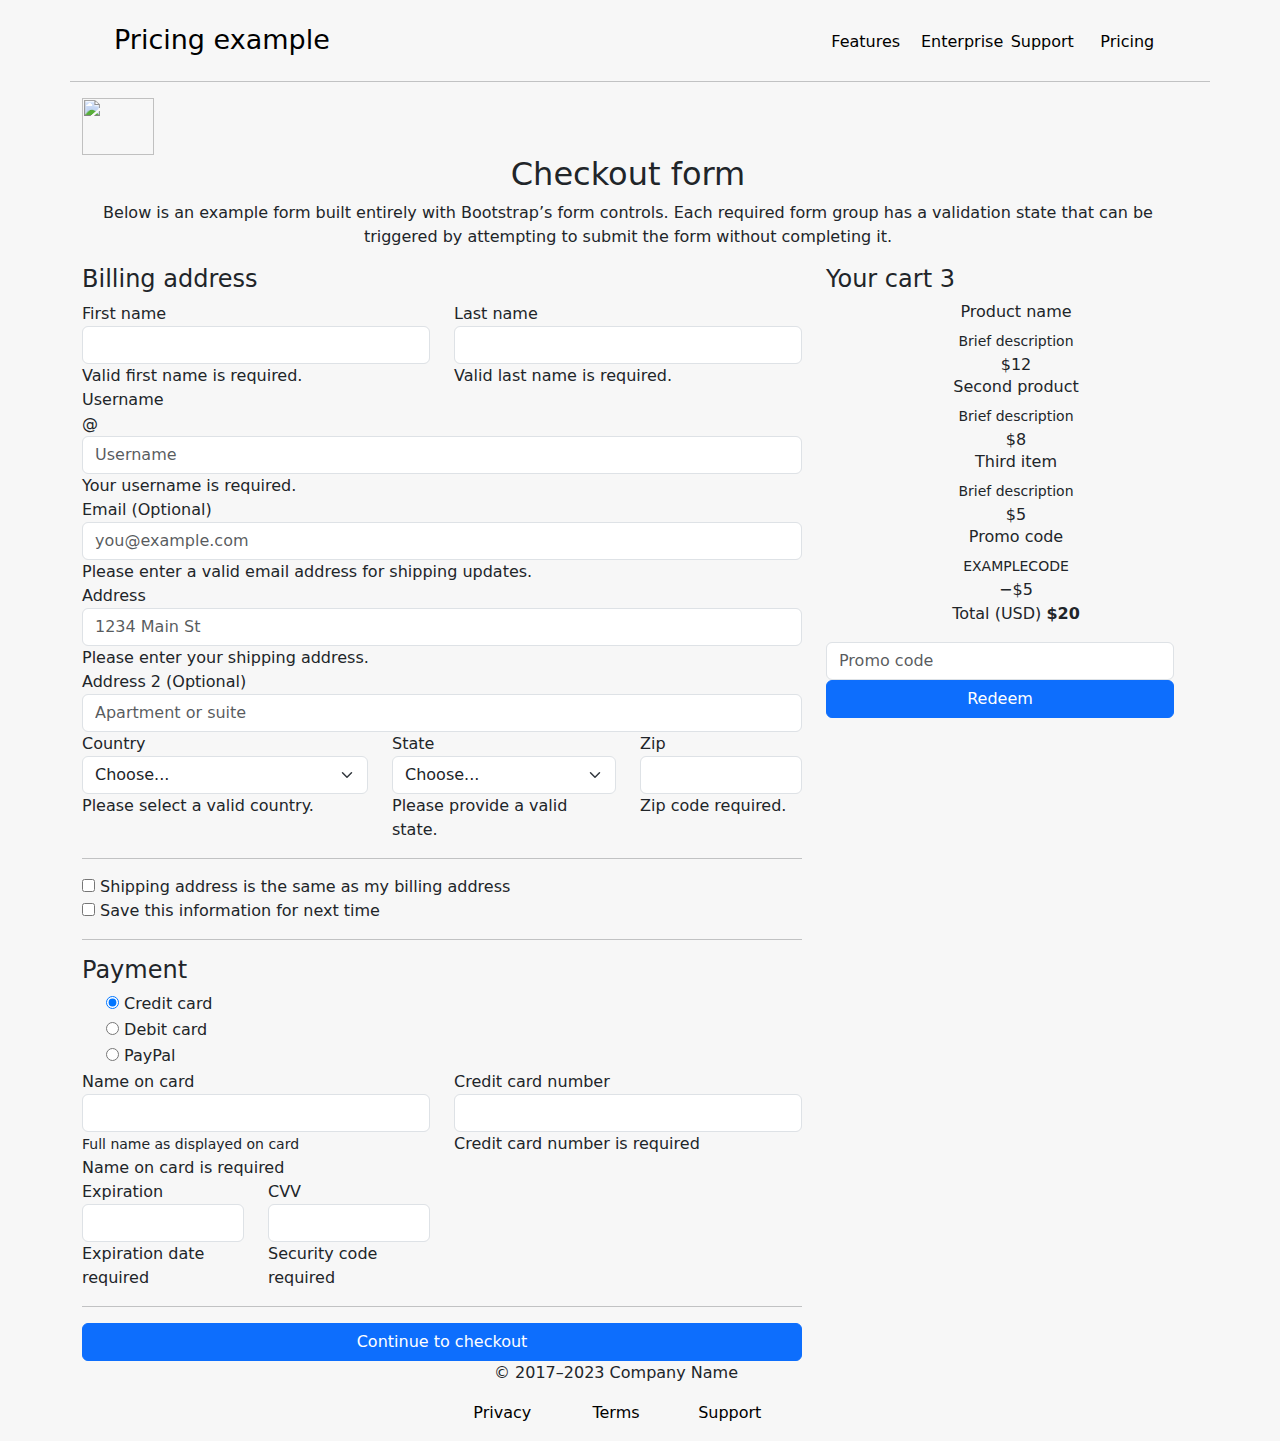
==== docs/checkout.html @ f815c51e "checkout" ====
<!doctype html>
<html lang="en" data-bs-theme="auto">

<head>

  <meta charset="utf-8">
  <meta name="viewport" content="width=device-width, initial-scale=1">
  <meta name="description" content="">
  <link href="https://cdn.jsdelivr.net/npm/bootstrap@5.3.2/dist/css/bootstrap.min.css" rel="stylesheet">
  <link rel="stylesheet" href="./resources/css/index.css">
  <link rel="stylesheet" href="./resources/css/checkout.css">
  <title>Checkout example · Bootstrap v5.3</title>

</head>

<body class="container">
    <div class="row">
        <!-- top menu -->
        <header class="col-12">
            <div class="row top_menu">
                <div class="col-4">
                    <a href="/" class="">
                        <span class="top_menu1">Pricing example</span>
                    </a>
                </div>
                <div class="col-4"></div>
                <div class="col-4 justify-content-end">
                    <nav class="row top_menu2">
                        <a class="col-3" href="#">Features</a>
                        <a class="col-3" href="#">Enterprise</a>
                        <a class="col-3" href="#">Support</a>
                        <a class="col-3" href="pricing.html">Pricing</a>
                    </nav>
                    
                </div>
            </div>
        </header>
        <hr>

  <div class="row">
    <main>
        <!-- checkout form -->
      <div class="row">
        <div class="col-4">
            <img class="" src="https://getbootstrap.com/docs/5.3/assets/brand/bootstrap-logo.svg" alt="" width="72px" height="57px">
        </div>
        <h2>Checkout form</h2>
        <p class="">Below is an example form built entirely with Bootstrap’s form controls. Each required form group has
          a validation state that can be triggered by attempting to submit the form without completing it.</p>
      </div>

      <!-- Billing address -->
      <div class="row">
        <div class="col-8">
          <h4 class="col-12 title">Billing address</h4>
          <form class="" novalidate>
            <div class="row">
              <div class="col-6">
                <label for="firstName" class="">First name</label>
                <input type="text" class="form-control" placeholder="" value="" required>
                <div class="">
                  Valid first name is required.
                </div>
              </div>

              <div class="col-6">
                <label for="lastName" class="">Last name</label>
                <input type="text" class="form-control" placeholder="" value="" required>
                <div class="">
                  Valid last name is required.
                </div>
              </div>

              <div class="col-12">
                <label for="username" class="">Username</label>
                <div class="">
                  <span class="">@</span>
                  <input type="text" class="form-control" placeholder="Username" required>
                  <div class="">
                    Your username is required.
                  </div>
                </div>
              </div>

              <div class="col-12">
                <label for="email" class="">Email <span class="">(Optional)</span></label>
                <input type="email" class="form-control" placeholder="you@example.com">
                <div class="">
                  Please enter a valid email address for shipping updates.
                </div>
              </div>

              <div class="col-12">
                <label for="address" class="">Address</label>
                <input type="text" class="form-control" placeholder="1234 Main St" required>
                <div class="">
                  Please enter your shipping address.
                </div>
              </div>

              <div class="col-12">
                <label for="address2" class="">Address 2 <span class="">(Optional)</span></label>
                <input type="text" class="form-control" placeholder="Apartment or suite">
              </div>

              <div class="col-5">
                <label for="country" class="">Country</label>
                <select class="form-select" required>
                  <option value="">Choose...</option>
                  <option>United States</option>
                </select>
                <div class="">
                  Please select a valid country.
                </div>
              </div>

              <div class="col-4">
                <label for="state" class="">State</label>
                <select class="form-select" required>
                  <option value="">Choose...</option>
                  <option>California</option>
                </select>
                <div class="">
                  Please provide a valid state.
                </div>
              </div>

              <div class="col-3">
                <label for="zip" class="">Zip</label>
                <input type="text" class="form-control" placeholder="" required>
                <div class="">
                  Zip code required.
                </div>
              </div>
            </div>

            <hr class="">

            <div class="">
              <input type="checkbox" class="">
              <label class="form-check-label" for="same-address">Shipping address is the same as my billing address</label>
            </div>

            <div class="">
              <input type="checkbox" class="">
              <label class="form-check-label" for="save-info">Save this information for next time</label>
            </div>

            <hr class="">

            <!-- Payment -->
            <h4 class="">Payment</h4>

            <div class="">
              <div class="form-check">
                <input name="form-check-input" type="radio" class="" checked required>
                <label class="" for="credit">Credit card</label>
              </div>
              <div class="form-check">
                <input name="form-check-input" type="radio" class="" required>
                <label class="" for="debit">Debit card</label>
              </div>
              <div class="form-check">
                <input name="form-check-input" type="radio" class="" required>
                <label class="" for="paypal">PayPal</label>
              </div>
            </div>

            <div class="row">
              <div class="col-6">
                <label for="cc-name" class="">Name on card</label>
                <input type="text" class="form-control" placeholder="" required>
                <small class="">Full name as displayed on card</small>
                <div class="">
                  Name on card is required
                </div>
              </div>

              <div class="col-6">
                <label for="cc-number" class="">Credit card number</label>
                <input type="text" class="form-control" placeholder="" required>
                <div class="">
                  Credit card number is required
                </div>
              </div>
              
              <div class="col-6">
                <div class="row">
                    <div class="col-6">
                        <label for="cc-expiration" class="">Expiration</label>
                        <input type="text" class="form-control" placeholder="" required>
                        <div class="">
                        Expiration date required
                        </div>
                    </div>

                    <div class="col-6">
                        <label for="cc-cvv" class="">CVV</label>
                        <input type="text" class="form-control" placeholder="" required>
                        <div class="">
                        Security code required
                        </div>
                    </div>                    
                </div>

              </div>

            </div>

            <hr class="">

            <button class="btn btn-primary" type="submit">Continue to checkout</button>
          </form>
        </div>

        <!-- Your cart -->
        <div class="col-4">
            <h4 class="">
              <span class="">Your cart</span>
              <span class="">3</span>
            </h4>
            <ul class="">
              <li class="">
                <div>
                  <h6 class="">Product name</h6>
                  <small class="">Brief description</small>
                </div>
                <span class="">$12</span>
              </li>
              <li class="">
                <div>
                  <h6 class="">Second product</h6>
                  <small class="">Brief description</small>
                </div>
                <span class="">$8</span>
              </li>
              <li class="">
                <div>
                  <h6 class="">Third item</h6>
                  <small class="">Brief description</small>
                </div>
                <span class="">$5</span>
              </li>
              <li class="">
                <div class="">
                  <h6 class="">Promo code</h6>
                  <small>EXAMPLECODE</small>
                </div>
                <span class="">−$5</span>
              </li>
              <li class="">
                <span>Total (USD)</span>
                <strong>$20</strong>
              </li>
            </ul>
  
            <form class="">
              <div class="">
                <input type="text" class="form-control" placeholder="Promo code">
                <button type="submit" class="btn btn-primary">Redeem</button>
              </div>
            </form>
  
          </div>
      </div>
    </main>

    <footer class="row">
      <p class="col-12">&copy; 2017–2023 Company Name</p>
      <ul class="col-12">
        <div class="row justify-content-between">
            <div class="col-4"></div>
            <li class="col-1"><a href="#">Privacy</a></li>
            <li class="col-1"><a href="#">Terms</a></li>
            <li class="col-1"><a href="#">Support</a></li>
            <div class="col-4"></div>
        </div>

      </ul>
    </footer>
  </div>
</body>

</html>
---- docs/resources/css/index.css ----
a {
    text-decoration-line: none;
    color: black;
}
.top_menu {
    margin: 20px;
}
.top_menu1 {
    font-size: 27px ;
}
.top_menu2 {
    margin-top: 10px;
}

h1, h2, p {
    text-align: center;
    justify-content: center;
}
.pricing {
    margin-top: 20px;
    margin-bottom: 30px;
}
.pricing_1 {
    font-size: 55px;
}
.pricing_2 {
    font-size: 20px;
}

h4 {
    text-align: center;
}
li {
    list-style: none;
    text-align: center;
}
.gray {
    color: gray;
}

button {
    justify-content: center;
    width: 100% ;
    height: 20%;
}
.card {
    width: 30%;

}
.Compare {
    font-size: 40px;
    margin-top: 30px;
}
.compare1 {
    margin-top: 30px;
}
h5{
    text-align: center;
}
.li_1 {
    text-align: start;
    color: gray;
}
---- docs/resources/css/checkout.css ----
body {
    background-color: rgb(247, 247, 247);
}
h4 {
    text-align: start;
}
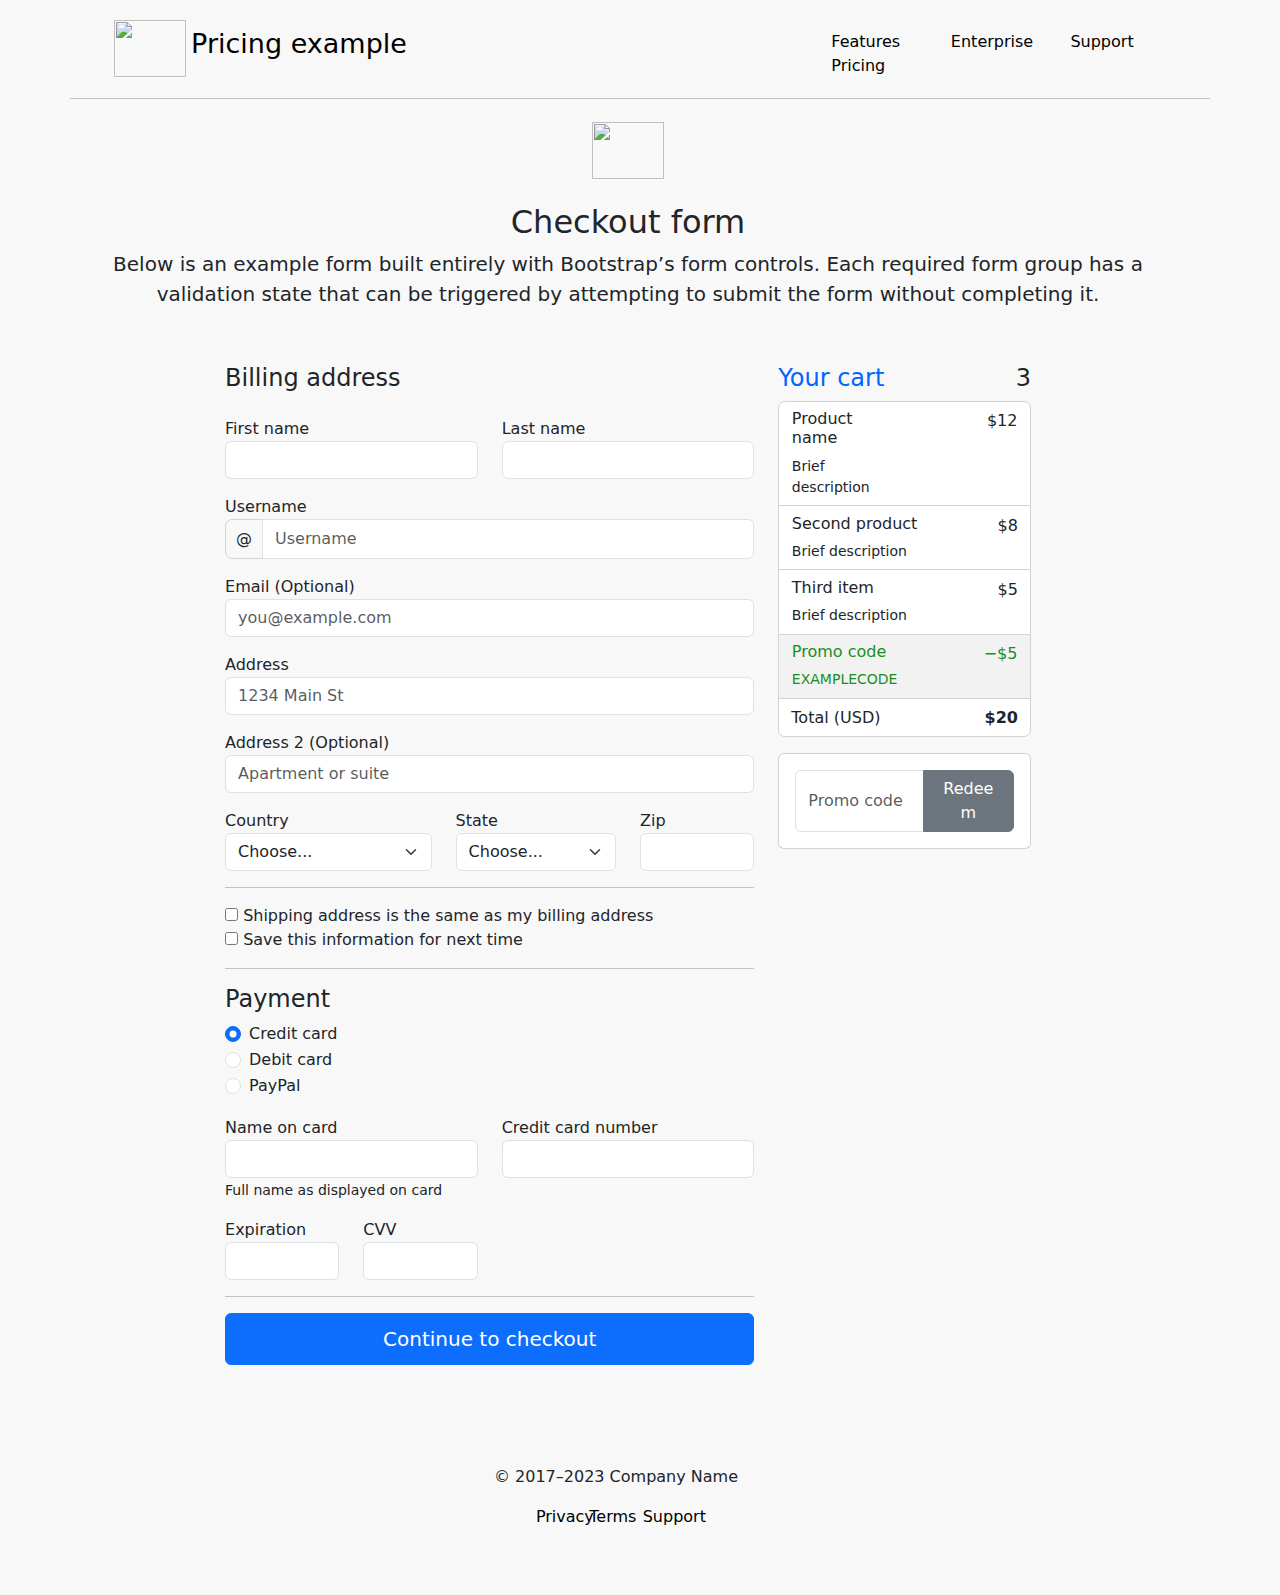
==== commit 1d34fc19: "checkout" ====
--- a/docs/checkout.html
+++ b/docs/checkout.html
@@ -20,121 +20,103 @@
             <div class="row top_menu">
                 <div class="col-4">
                     <a href="/" class="">
+                      <div><img class="" src="https://getbootstrap.com/docs/5.3/assets/brand/bootstrap-logo.svg" alt="" width="72px" height="57px">
                         <span class="top_menu1">Pricing example</span>
+                      </div>
+                      
                     </a>
                 </div>
                 <div class="col-4"></div>
                 <div class="col-4 justify-content-end">
                     <nav class="row top_menu2">
-                        <a class="col-3" href="#">Features</a>
-                        <a class="col-3" href="#">Enterprise</a>
-                        <a class="col-3" href="#">Support</a>
-                        <a class="col-3" href="pricing.html">Pricing</a>
+                        <a class="col" href="#">Features</a>
+                        <a class="col" href="./pure_support.html">Enterprise</a>
+                        <a class="col" href="#">Support</a>
+                        <a class="col" href="pricing.html">Pricing</a>
                     </nav>
                     
                 </div>
             </div>
         </header>
         <hr>
+        <br>
 
   <div class="row">
     <main>
         <!-- checkout form -->
-      <div class="row">
-        <div class="col-4">
+      <div class="text-center">
+        <div class="image">
             <img class="" src="https://getbootstrap.com/docs/5.3/assets/brand/bootstrap-logo.svg" alt="" width="72px" height="57px">
         </div>
+        <br>
         <h2>Checkout form</h2>
         <p class="">Below is an example form built entirely with Bootstrap’s form controls. Each required form group has
-          a validation state that can be triggered by attempting to submit the form without completing it.</p>
+          a <br> validation state that can be triggered by attempting to submit the form without completing it.</p>
       </div>
 
-      <!-- Billing address -->
-      <div class="row">
+      
+      <div class="main-center row">
+        <!-- Billing address -->
         <div class="col-8">
           <h4 class="col-12 title">Billing address</h4>
           <form class="" novalidate>
             <div class="row">
-              <div class="col-6">
+              <div class="main-1 col-6">
                 <label for="firstName" class="">First name</label>
                 <input type="text" class="form-control" placeholder="" value="" required>
-                <div class="">
-                  Valid first name is required.
-                </div>
-              </div>
-
-              <div class="col-6">
+              </div>
+
+              <div class="main-1 col-6">
                 <label for="lastName" class="">Last name</label>
                 <input type="text" class="form-control" placeholder="" value="" required>
-                <div class="">
-                  Valid last name is required.
-                </div>
-              </div>
-
-              <div class="col-12">
+              </div>
+
+              <div class="main-1 col-12 ">
                 <label for="username" class="">Username</label>
-                <div class="">
-                  <span class="">@</span>
+                <div class="input-group">
+                  <span class="group">@</span>
                   <input type="text" class="form-control" placeholder="Username" required>
-                  <div class="">
-                    Your username is required.
-                  </div>
-                </div>
-              </div>
-
-              <div class="col-12">
+                </div>
+              </div>
+
+              <div class="main-1 col-12">
                 <label for="email" class="">Email <span class="">(Optional)</span></label>
                 <input type="email" class="form-control" placeholder="you@example.com">
-                <div class="">
-                  Please enter a valid email address for shipping updates.
-                </div>
-              </div>
-
-              <div class="col-12">
+              </div>
+
+              <div class="main-1 col-12">
                 <label for="address" class="">Address</label>
                 <input type="text" class="form-control" placeholder="1234 Main St" required>
-                <div class="">
-                  Please enter your shipping address.
-                </div>
-              </div>
-
-              <div class="col-12">
+              </div>
+
+              <div class="main-1 col-12">
                 <label for="address2" class="">Address 2 <span class="">(Optional)</span></label>
                 <input type="text" class="form-control" placeholder="Apartment or suite">
               </div>
 
-              <div class="col-5">
+              <div class="main-1 col-5">
                 <label for="country" class="">Country</label>
                 <select class="form-select" required>
                   <option value="">Choose...</option>
                   <option>United States</option>
                 </select>
-                <div class="">
-                  Please select a valid country.
-                </div>
-              </div>
-
-              <div class="col-4">
+              </div>
+
+              <div class="main-1 col-4">
                 <label for="state" class="">State</label>
                 <select class="form-select" required>
                   <option value="">Choose...</option>
                   <option>California</option>
                 </select>
-                <div class="">
-                  Please provide a valid state.
-                </div>
-              </div>
-
-              <div class="col-3">
+              </div>
+
+              <div class="main-1 col-3">
                 <label for="zip" class="">Zip</label>
                 <input type="text" class="form-control" placeholder="" required>
-                <div class="">
-                  Zip code required.
-                </div>
-              </div>
-            </div>
-
-            <hr class="">
+              </div>
+            </div>
+
+            <hr>
 
             <div class="">
               <input type="checkbox" class="">
@@ -153,53 +135,41 @@
 
             <div class="">
               <div class="form-check">
-                <input name="form-check-input" type="radio" class="" checked required>
+                <input class="form-check-input" name="payment" type="radio" class="" checked required>
                 <label class="" for="credit">Credit card</label>
               </div>
               <div class="form-check">
-                <input name="form-check-input" type="radio" class="" required>
+                <input class="form-check-input" name="payment" type="radio" class="" required>
                 <label class="" for="debit">Debit card</label>
               </div>
               <div class="form-check">
-                <input name="form-check-input" type="radio" class="" required>
+                <input class="form-check-input" name="payment" type="radio" class="" required>
                 <label class="" for="paypal">PayPal</label>
               </div>
             </div>
 
             <div class="row">
-              <div class="col-6">
+              <div class="main-1 col-6">
                 <label for="cc-name" class="">Name on card</label>
                 <input type="text" class="form-control" placeholder="" required>
                 <small class="">Full name as displayed on card</small>
-                <div class="">
-                  Name on card is required
-                </div>
-              </div>
-
-              <div class="col-6">
+              </div>
+
+              <div class="main-1 col-6">
                 <label for="cc-number" class="">Credit card number</label>
                 <input type="text" class="form-control" placeholder="" required>
-                <div class="">
-                  Credit card number is required
-                </div>
               </div>
               
-              <div class="col-6">
+              <div class="main-1 col-6">
                 <div class="row">
                     <div class="col-6">
                         <label for="cc-expiration" class="">Expiration</label>
                         <input type="text" class="form-control" placeholder="" required>
-                        <div class="">
-                        Expiration date required
-                        </div>
                     </div>
 
                     <div class="col-6">
                         <label for="cc-cvv" class="">CVV</label>
                         <input type="text" class="form-control" placeholder="" required>
-                        <div class="">
-                        Security code required
-                        </div>
                     </div>                    
                 </div>
 
@@ -209,73 +179,90 @@
 
             <hr class="">
 
-            <button class="btn btn-primary" type="submit">Continue to checkout</button>
+            <button class="btn-1 btn btn-primary" type="submit">Continue to checkout</button>
           </form>
         </div>
 
         <!-- Your cart -->
         <div class="col-4">
-            <h4 class="">
-              <span class="">Your cart</span>
-              <span class="">3</span>
-            </h4>
-            <ul class="">
-              <li class="">
-                <div>
-                  <h6 class="">Product name</h6>
-                  <small class="">Brief description</small>
-                </div>
-                <span class="">$12</span>
-              </li>
-              <li class="">
-                <div>
-                  <h6 class="">Second product</h6>
-                  <small class="">Brief description</small>
-                </div>
-                <span class="">$8</span>
-              </li>
-              <li class="">
-                <div>
-                  <h6 class="">Third item</h6>
-                  <small class="">Brief description</small>
-                </div>
-                <span class="">$5</span>
-              </li>
-              <li class="">
-                <div class="">
-                  <h6 class="">Promo code</h6>
-                  <small>EXAMPLECODE</small>
-                </div>
-                <span class="">−$5</span>
-              </li>
-              <li class="">
-                <span>Total (USD)</span>
-                <strong>$20</strong>
-              </li>
-            </ul>
-  
-            <form class="">
-              <div class="">
-                <input type="text" class="form-control" placeholder="Promo code">
-                <button type="submit" class="btn btn-primary">Redeem</button>
-              </div>
-            </form>
-  
-          </div>
+          <div>
+              <div>
+                <h4 class="row">
+                  <span class="textcolor col">Your cart</span>
+                  <span class="three col">3</span>
+                </h4>              
+              </div>
+              <div>
+                <ul class="cart row">
+                  <li class="list col-12">
+                    <div class="row">
+                      <div class="col text-1 row">
+                        <h6 class="col-12 text-start">Product name</h6>
+                        <small class="col-12 text-start">Brief description</small>
+                      </div>
+                      <span class="col text-1 text-end">$12</span>
+                    </div>
+                  </li>
+
+                  <li class="list col-12">
+                    <div class="row">
+                      <div class="col-11 text-1 row">
+                        <h6 class="col-12 text-start">Second product</h6>
+                        <small class="col-12 text-start">Brief description</small>
+                    </div>
+                      <span class="col-1 text-1 text-end">$8</span>
+                    </div>
+                  </li>
+
+                  <li class="list col-12">
+                    <div class="row">
+                      <div class="col-11 text-1 row">
+                        <h6 class="col-12 text-start">Third item</h6>
+                        <small class="col-12 text-start">Brief description</small>
+                      </div>
+                      <span class="col-1 text-1 text-end">$5</span>
+                      </div>
+                  </li>
+
+                  <li class="list-1 col-12">
+                    <div class="row">
+                      <div class="col text-3 row">
+                        <h6 class="col-12 text-start">Promo code</h6>
+                        <small class="col-12 text-start">EXAMPLECODE</small>
+                      </div>
+                        <span class="col justify-content-end text-3 text-end">−$5</span>                    
+                      </div>
+                  </li>
+
+                  <li class="col-12">
+                    <div class="text-2  row">
+                      <span class="col-9 text-start ">Total (USD)</span>
+                      <strong class="col-3 text-end">$20</strong>                  
+                    </div>
+
+                  </li>
+                </ul>              
+              </div>
+ 
+    
+              <form class="card">
+                <div class="card-body input-group row">
+                  <input type="text" class="form-control col-7" placeholder="Promo code">
+                  <button type="submit" class="btn btn-secondary col-5">Redeem</button>
+                </div>
+              </form>
+    
+          </div>            
+        </div>
+
       </div>
     </main>
-
     <footer class="row">
-      <p class="col-12">&copy; 2017–2023 Company Name</p>
-      <ul class="col-12">
-        <div class="row justify-content-between">
-            <div class="col-4"></div>
-            <li class="col-1"><a href="#">Privacy</a></li>
-            <li class="col-1"><a href="#">Terms</a></li>
-            <li class="col-1"><a href="#">Support</a></li>
-            <div class="col-4"></div>
-        </div>
-
+      <p class="list-2 col-12">&copy; 2017–2023 Company Name</p>
+      <ul class="list-inline">
+        <li class="list-inline-item"><a href="#">Privacy</a></li>
+        <li class="list-inline-item"><a href="#">Terms</a></li>
+        <li class="list-inline-item"><a href="#">Support</a></li>
       </ul>
     </footer>
   </div>
--- a/docs/resources/css/checkout.css
+++ b/docs/resources/css/checkout.css
@@ -1,6 +1,97 @@
+p {
+    font-size: 20px;
+    font-weight: lighter;
+}
 body {
-    background-color: rgb(247, 247, 247);
+    background-color: rgb(248, 248, 248);
+    margin-bottom: 50px;
 }
+.main-center {
+    margin-top: 5%;
+    margin-left: 12%;
+    margin-right: 12%;
+}
+
+
 h4 {
     text-align: start;
-}+}
+.group {
+    border: 1px solid lightgray;
+    border-radius: 7px;
+    padding: 7px 10px 7px 10px;
+}
+
+.image {
+    justify-content: center;
+    text-align: center;
+}
+.three {
+    text-align: end;
+
+}
+.textcolor {
+    color: rgb(0, 102, 255);
+}
+
+.card {
+    width: 100%;
+}
+.card-body {
+    margin-left: 0px;
+}
+
+.cart {
+    background-color: white;
+    border: 1px solid lightgray;
+    border-radius: 7px;
+    margin-left: 0px;
+    margin-right: 0px;
+}
+.text-1 {
+    padding: 3%;
+    padding-left: 5%;
+    padding-right: 5%;
+}
+.text-2 {
+    padding-top: 3%;
+    padding-bottom: 3%;
+}
+.text-3 {
+    padding: 3%;
+    padding-left: 5%;
+    padding-right: 5%;
+    color: rgb(26, 142, 28);
+}
+ul {
+    padding:0;
+}
+.list {
+    border-bottom: 1px solid lightgray;
+}
+.list-1 {
+    border-bottom: 1px solid lightgray;
+    background-color: rgb(242, 242, 242);
+}
+
+.main-1 {
+    margin-top: 16px;
+}
+.btn-1 {
+    font-size: 20px;
+    padding: 10px;
+}
+
+main {
+    margin-bottom: 100px;
+}
+.list-2 {
+    font-size: 16px;
+}
+.list-inline{
+    display: grid;
+    justify-content: center;
+    grid-template-columns: 5% 5% 5%;
+
+}
+
